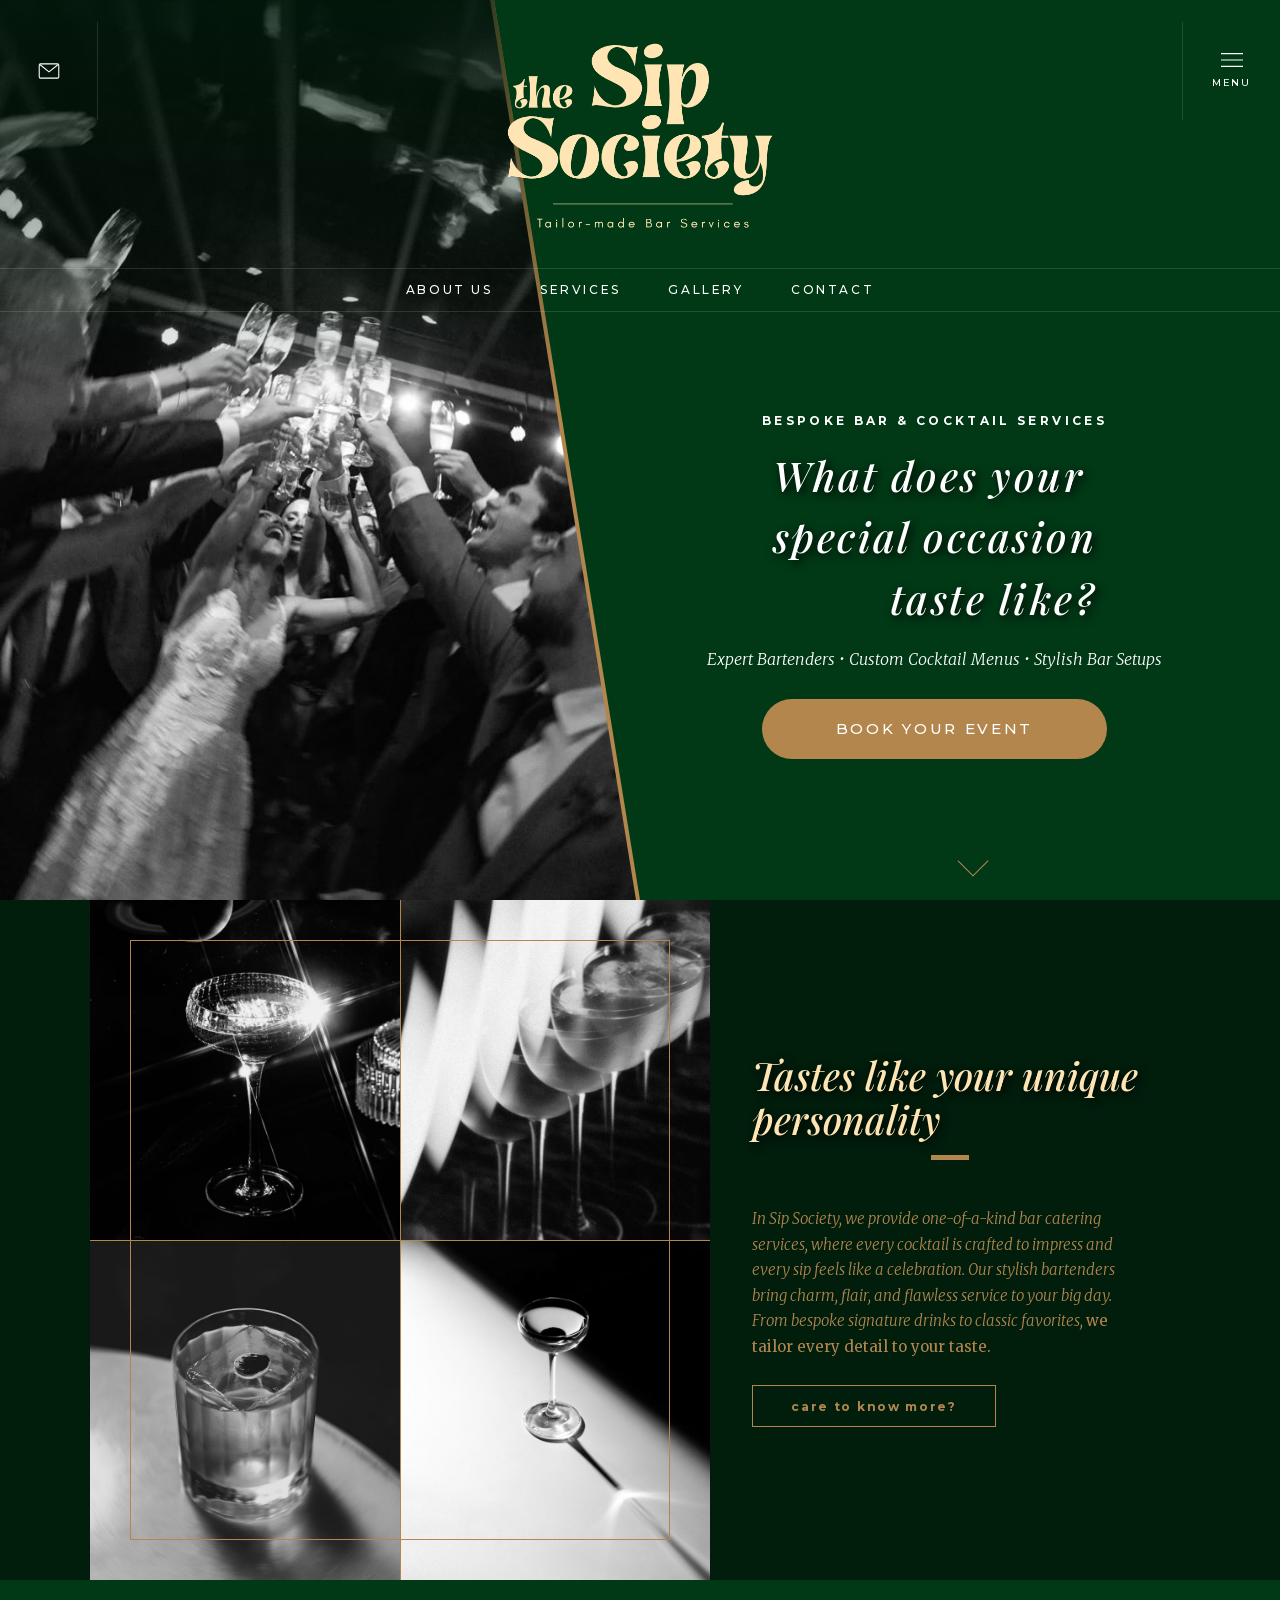
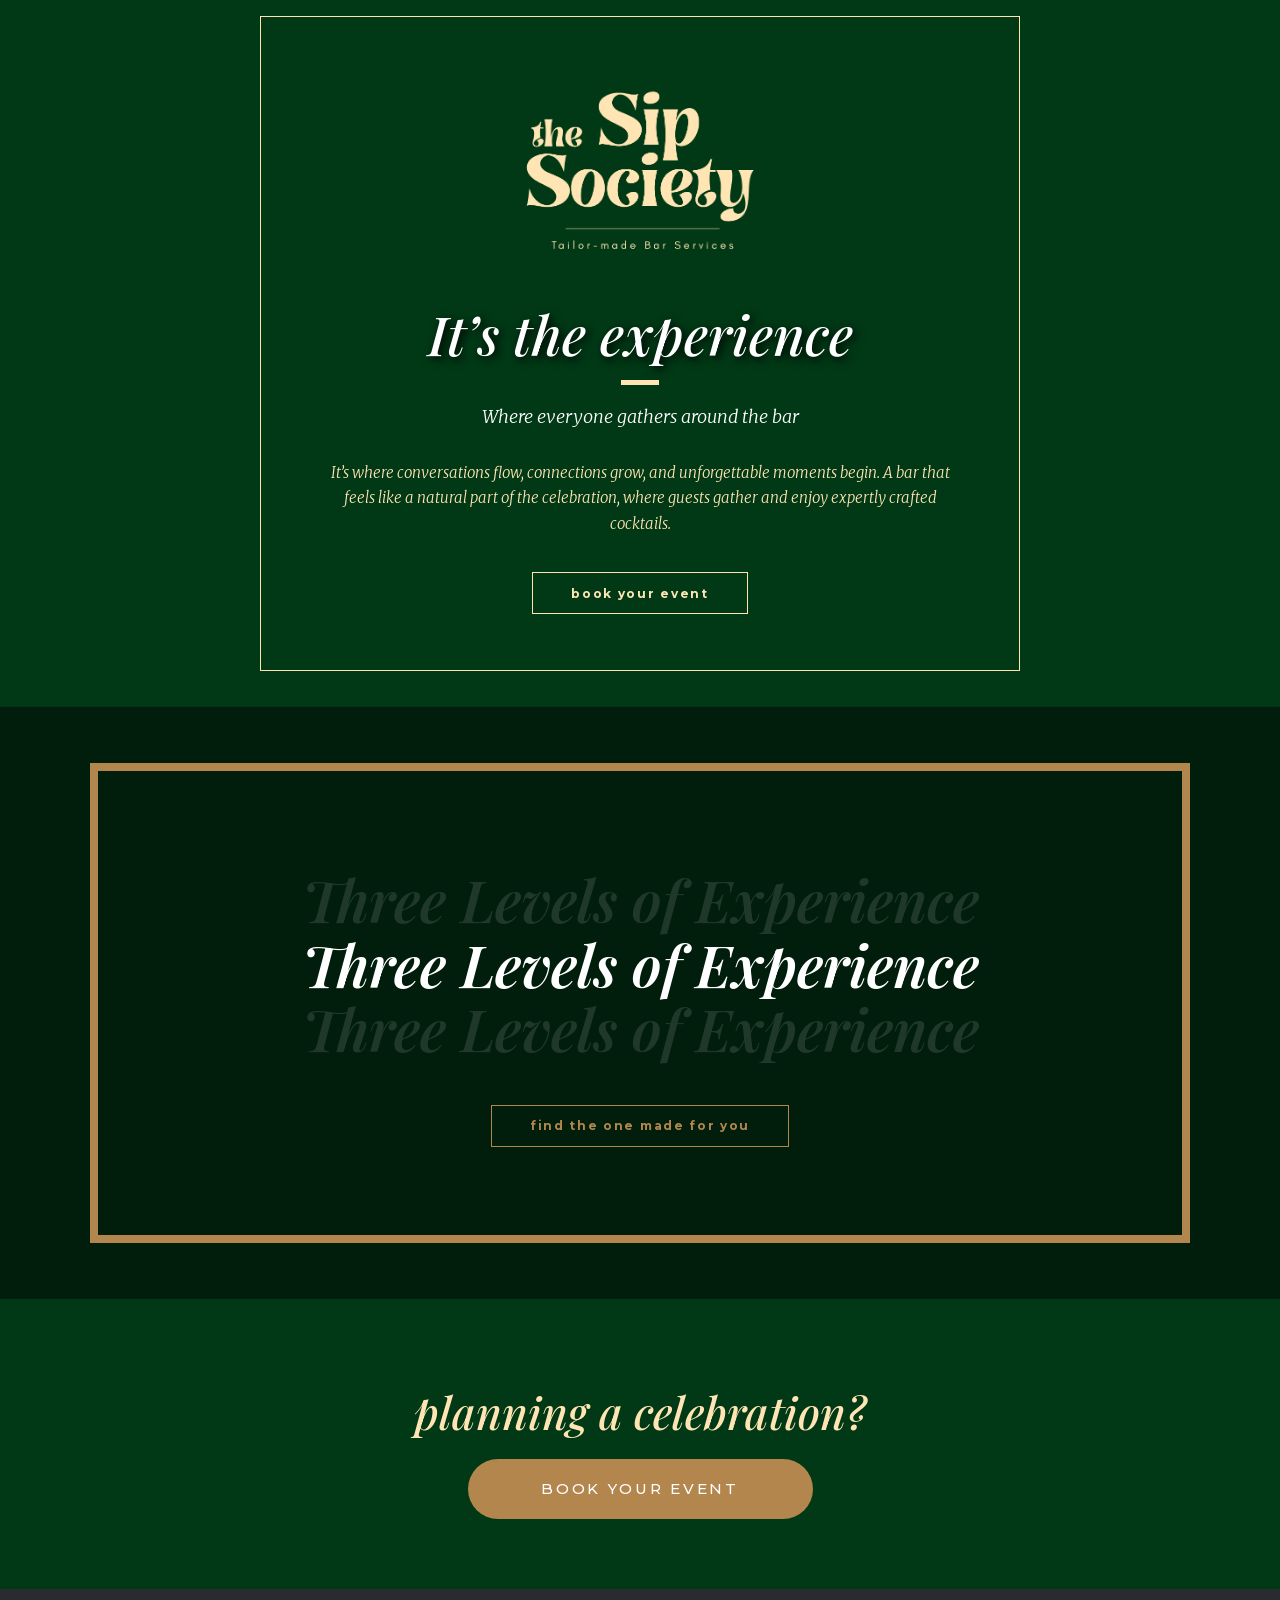
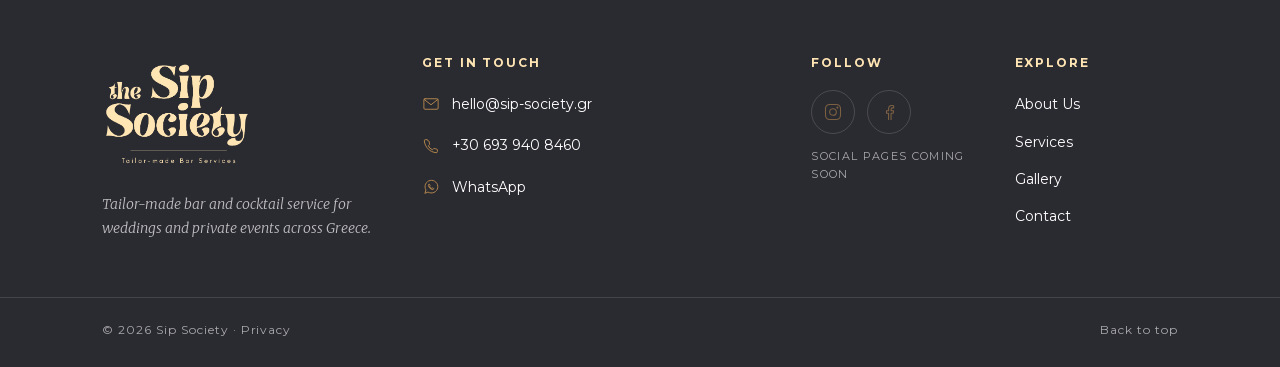
==== public/index.html @ d40f47b4 "Move static assets to "public" directory, add live domain details, update privacy policy, and refine" ====
<!DOCTYPE html>
<html lang="en">
  <head>
    <meta charset="utf-8">
    <meta name="viewport" content="width=device-width, initial-scale=1">
    <title>Tailor-made Bar &amp; Cocktail Service — The Sip Society</title>
    <meta name="description" content="Tailor-made bar and cocktail service for weddings and private events. Bespoke menus, staffed bar, glassware and setup. Check your date with The Sip Society.">
    <meta name="theme-color" content="#b2864d">
    <link rel="icon" href="images/mark.svg" type="image/svg+xml">
    <link rel="stylesheet" href="css/fonts.css">
    <link rel="stylesheet" href="css/styles.css">
    <script type="application/ld+json">
    {
      "@context": "https://schema.org",
      "@type": "LocalBusiness",
      "name": "The Sip Society",
      "legalName": "Sip Society",
      "url": "https://sip-society.gr/",
      "image": "https://sip-society.gr/images/logo-word.png",
      "description": "Tailor-made bar and cocktail service for private events and weddings.",
      "email": "hello@sip-society.gr",
      "telephone": "+30 693 940 8460",
      "address": { "@type": "PostalAddress", "addressCountry": "GR" },
      "areaServed": { "@type": "Country", "name": "Greece" }
    }
    </script>
  </head>
  <body id="top" class="home">
    <a class="skip" href="#about">Skip to content</a>

    <header class="sticky-bar">
      <a class="sticky-brand" href="index.html">
        <img src="images/logo-ink.png" alt="The Sip Society" width="517" height="297">
      </a>
      <a class="sticky-cta" href="contact.html">Book your event</a>
      <button class="rail-btn rail-btn-bar" type="button" data-menu-toggle aria-expanded="false" aria-controls="site-menu">
        <svg viewBox="0 0 24 16" aria-hidden="true"><path d="M0 1h24M0 8h24M0 15h24" fill="none" stroke="currentColor" stroke-width="1.2"/></svg>
        <span>Menu</span>
      </button>
    </header>

    <div class="overlay-menu" id="site-menu" hidden>
      <div class="overlay-top">
        <a class="overlay-brand" href="index.html"><img src="images/logo-word.png" alt="The Sip Society" width="397" height="323"></a>
        <button class="rail-btn rail-btn-close" type="button" data-menu-toggle aria-label="Close menu">
          <svg viewBox="0 0 18 18" aria-hidden="true"><path d="M1 1l16 16M17 1L1 17" fill="none" stroke="currentColor" stroke-width="1.2"/></svg>
          <span>Close</span>
        </button>
      </div>
      <nav class="overlay-nav" aria-label="Menu">
        <a href="#about">About Us</a>
        <a href="services.html">Services</a>
        <a href="gallery.html">Gallery</a>
        <a href="contact.html">Contact</a>
      </nav>
    </div>

    <header class="hero hero-intro">
      <div class="hero-slant">
        <img src="images/brochure/welcome.jpg" alt="Guests raising champagne glasses in a toast" width="736" height="1104">
      </div>
      <div class="hero-chrome">
        <a class="rail-link" href="contact.html">
          <svg viewBox="0 0 24 18" aria-hidden="true"><rect x="1" y="1" width="22" height="16" rx="1.5" fill="none" stroke="currentColor" stroke-width="1.2"/><path d="M2 2l10 8L22 2" fill="none" stroke="currentColor" stroke-width="1.2"/></svg>
          <span class="visually-hidden">Contact</span>
        </a>
        <a class="wordmark" href="index.html">
          <img src="images/logo-word.png" alt="The Sip Society, tailor-made bar services" width="397" height="323">
        </a>
        <button class="rail-btn" type="button" data-menu-toggle aria-expanded="false" aria-controls="site-menu">
          <svg viewBox="0 0 24 16" aria-hidden="true"><path d="M0 1h24M0 8h24M0 15h24" fill="none" stroke="currentColor" stroke-width="1.2"/></svg>
          <span>Menu</span>
        </button>
        <nav class="hero-nav" aria-label="Pages">
          <a href="#about">About Us</a>
          <a href="services.html">Services</a>
          <a href="gallery.html">Gallery</a>
          <a href="contact.html">Contact</a>
        </nav>
      </div>
      <div class="hero-copy">
        <p class="hero-eyebrow">Bespoke bar &amp; cocktail services</p>
        <h1 class="hero-title">
          <span>What does your</span>
          <span>special occasion</span>
          <span>taste like?</span>
        </h1>
        <p class="hero-sub">Expert Bartenders &bullet; Custom Cocktail Menus &bullet; Stylish Bar Setups</p>
        <a class="pill hero-cta" href="contact.html">Book your event</a>
      </div>
      <a class="scroll-cue" href="#about">
        <span class="visually-hidden">Scroll</span>
      </a>
    </header>

    <main>
      <section class="split band band-plum" id="about" aria-labelledby="intro-title">
        <div class="split-photo">
          <div class="split-grid">
            <img src="images/brochure/intro-coupe-stars.jpg" alt="A cut-crystal coupe catching a starburst of light" width="736" height="1104">
            <img src="images/brochure/intro-coupes-row.jpg" alt="A row of coupes with a fennel garnish, blurred in motion" width="736" height="1104">
            <img src="images/brochure/intro-rocks.jpg" alt="A rocks glass over a large clear ice cube" width="736" height="920">
            <img src="images/brochure/intro-coupe-light.jpg" alt="A single coupe on a table, half in shadow" width="736" height="1104">
          </div>
        </div>
        <div class="split-copy">
          <h2 id="intro-title" class="dash">Tastes like your unique personality</h2>
          <p>
            In Sip Society, we provide one-of-a-kind bar catering services, where every cocktail is crafted to impress and every sip feels like a celebration. Our stylish bartenders bring charm, flair, and flawless service to your big day. From bespoke signature drinks to classic favorites, <strong>we tailor every detail to your taste.</strong>
          </p>
          <a class="more" href="services.html">Care to know more?</a>
        </div>
      </section>

      <section class="vision band band-green" id="bar">
        <div class="vision-frame">
          <img class="vision-mark" src="images/logo-word.png" alt="" width="397" height="323">
          <h2 class="dash">It’s the experience</h2>
          <p class="vision-kicker">Where everyone gathers around the bar</p>
          <p>
            It’s where conversations flow, connections grow, and unforgettable moments begin. A bar that feels like a natural part of the celebration, where guests gather and enjoy expertly crafted cocktails.
          </p>
          <a class="more" href="contact.html">book your event</a>
        </div>
      </section>

      <section class="levels reveal band band-plum" aria-labelledby="levels-title">
        <div class="levels-frame">
          <div class="levels-stack">
            <span class="levels-echo" aria-hidden="true">Three Levels of Experience</span>
            <h2 id="levels-title">Three Levels of Experience</h2>
            <span class="levels-echo" aria-hidden="true">Three Levels of Experience</span>
          </div>
          <a class="more" href="services.html#formats-classic">find the one made for you</a>
        </div>
      </section>

    </main>

    <footer class="site-footer">
      <div class="footer-cta">
        <h2>planning a celebration?</h2>
        <a class="pill" href="contact.html">Book your event</a>
      </div>
      <div class="footer-main">
        <div class="footer-brand">
          <a href="index.html"><img src="images/logo-word.png" alt="The Sip Society" width="397" height="323" loading="lazy"></a>
          <p>Tailor-made bar and cocktail service for weddings and private events across Greece.</p>
        </div>
        <div class="footer-col">
          <h2 class="footer-label">Get in touch</h2>
          <ul class="footer-contact">
            <li><a href="mailto:hello@sip-society.gr"><svg viewBox="0 0 24 24" aria-hidden="true"><rect x="2.5" y="5" width="19" height="14" rx="1.5"/><path d="M3 6l9 7 9-7"/></svg><span>hello@sip-society.gr</span></a></li>
            <li><a href="tel:+306939408460"><svg viewBox="0 0 24 24" aria-hidden="true"><path d="M6.6 3.5h-2a1.5 1.5 0 0 0-1.5 1.6c.6 8.2 7.6 15.2 15.8 15.8a1.5 1.5 0 0 0 1.6-1.5v-2.2a1 1 0 0 0-.8-1l-3.5-.9a1 1 0 0 0-1 .3l-1.4 1.5a12 12 0 0 1-5.4-5.4l1.5-1.4a1 1 0 0 0 .3-1l-.9-3.5a1 1 0 0 0-1-.8z"/></svg><span>+30 693 940 8460</span></a></li>
            <li><a href="https://wa.me/306939408460" target="_blank" rel="noopener"><svg viewBox="0 0 24 24" aria-hidden="true"><path d="M4 20l1.3-4A8.5 8.5 0 1 1 8.4 19z"/><path d="M9.2 8.6c.3-.4.7-.4.9 0l.6 1.3c.1.3 0 .5-.2.7l-.4.4a5 5 0 0 0 2.9 2.9l.4-.4c.2-.2.4-.3.7-.2l1.3.6c.4.2.4.6 0 .9-.6.6-1.4.8-2.2.5a7.5 7.5 0 0 1-4.5-4.5c-.3-.8-.1-1.6.5-2.2z"/></svg><span>WhatsApp</span></a></li>
          </ul>
        </div>
        <div class="footer-col">
          <h2 class="footer-label">Follow</h2>
          <ul class="footer-social">
            <li><span class="social-soon" role="img" aria-label="Instagram (coming soon)"><svg viewBox="0 0 24 24" aria-hidden="true"><rect x="3" y="3" width="18" height="18" rx="5"/><circle cx="12" cy="12" r="4"/><circle cx="17.3" cy="6.7" r=".6"/></svg></span></li>
            <li><span class="social-soon" role="img" aria-label="Facebook (coming soon)"><svg viewBox="0 0 24 24" aria-hidden="true"><path d="M14.5 21v-7.5h2.6l.4-3h-3V8.6c0-.9.3-1.5 1.6-1.5h1.5V4.4a20 20 0 0 0-2.3-.1c-2.3 0-3.8 1.4-3.8 3.9v2.3H9v3h2.5V21"/></svg></span></li>
          </ul>
          <p class="footer-soon">Social pages coming soon</p>
        </div>
        <nav class="footer-col footer-nav" aria-label="Footer">
          <h2 class="footer-label">Explore</h2>
          <ul>
            <li><a href="#about">About Us</a></li>
            <li><a href="services.html">Services</a></li>
            <li><a href="gallery.html">Gallery</a></li>
            <li><a href="contact.html">Contact</a></li>
          </ul>
        </nav>
      </div>
      <div class="footer-meta">
        <p>&copy; <span id="year">2026</span> Sip Society <span aria-hidden="true">&middot;</span> <a href="privacy.html">Privacy</a></p>
        <a href="#top">Back to top</a>
      </div>
    </footer>

    <script src="js/main.js"></script>
  </body>
</html>
---- public/css/fonts.css ----
/* Self-hosted Google Fonts (SIL Open Font License), latin and latin-ext subsets only. */

@font-face {
  font-family: "Merriweather";
  font-style: italic;
  font-weight: 300 400;
  font-display: swap;
  src: url("../fonts/merriweather-italic-latin-ext.woff2") format("woff2");
  unicode-range: U+0100-02BA, U+02BD-02C5, U+02C7-02CC, U+02CE-02D7, U+02DD-02FF, U+0304, U+0308, U+0329, U+1D00-1DBF, U+1E00-1E9F, U+1EF2-1EFF, U+2020, U+20A0-20AB, U+20AD-20C4, U+2113, U+2C60-2C7F, U+A720-A7FF;
}

@font-face {
  font-family: "Merriweather";
  font-style: italic;
  font-weight: 300 400;
  font-display: swap;
  src: url("../fonts/merriweather-italic-latin.woff2") format("woff2");
  unicode-range: U+0000-00FF, U+0131, U+0152-0153, U+02BB-02BC, U+02C6, U+02DA, U+02DC, U+0304, U+0308, U+0329, U+2000-206F, U+20AC, U+2122, U+2191, U+2193, U+2212, U+2215, U+FEFF, U+FFFD;
}

@font-face {
  font-family: "Merriweather";
  font-style: normal;
  font-weight: 300 400;
  font-display: swap;
  src: url("../fonts/merriweather-normal-latin-ext.woff2") format("woff2");
  unicode-range: U+0100-02BA, U+02BD-02C5, U+02C7-02CC, U+02CE-02D7, U+02DD-02FF, U+0304, U+0308, U+0329, U+1D00-1DBF, U+1E00-1E9F, U+1EF2-1EFF, U+2020, U+20A0-20AB, U+20AD-20C4, U+2113, U+2C60-2C7F, U+A720-A7FF;
}

@font-face {
  font-family: "Merriweather";
  font-style: normal;
  font-weight: 300 400;
  font-display: swap;
  src: url("../fonts/merriweather-normal-latin.woff2") format("woff2");
  unicode-range: U+0000-00FF, U+0131, U+0152-0153, U+02BB-02BC, U+02C6, U+02DA, U+02DC, U+0304, U+0308, U+0329, U+2000-206F, U+20AC, U+2122, U+2191, U+2193, U+2212, U+2215, U+FEFF, U+FFFD;
}

@font-face {
  font-family: "Montserrat";
  font-style: normal;
  font-weight: 400 700;
  font-display: swap;
  src: url("../fonts/montserrat-normal-latin-ext.woff2") format("woff2");
  unicode-range: U+0100-02BA, U+02BD-02C5, U+02C7-02CC, U+02CE-02D7, U+02DD-02FF, U+0304, U+0308, U+0329, U+1D00-1DBF, U+1E00-1E9F, U+1EF2-1EFF, U+2020, U+20A0-20AB, U+20AD-20C4, U+2113, U+2C60-2C7F, U+A720-A7FF;
}

@font-face {
  font-family: "Montserrat";
  font-style: normal;
  font-weight: 400 700;
  font-display: swap;
  src: url("../fonts/montserrat-normal-latin.woff2") format("woff2");
  unicode-range: U+0000-00FF, U+0131, U+0152-0153, U+02BB-02BC, U+02C6, U+02DA, U+02DC, U+0304, U+0308, U+0329, U+2000-206F, U+20AC, U+2122, U+2191, U+2193, U+2212, U+2215, U+FEFF, U+FFFD;
}

@font-face {
  font-family: "Playfair Display";
  font-style: italic;
  font-weight: 500 700;
  font-display: swap;
  src: url("../fonts/playfair-display-italic-latin-ext.woff2") format("woff2");
  unicode-range: U+0100-02BA, U+02BD-02C5, U+02C7-02CC, U+02CE-02D7, U+02DD-02FF, U+0304, U+0308, U+0329, U+1D00-1DBF, U+1E00-1E9F, U+1EF2-1EFF, U+2020, U+20A0-20AB, U+20AD-20C4, U+2113, U+2C60-2C7F, U+A720-A7FF;
}

@font-face {
  font-family: "Playfair Display";
  font-style: italic;
  font-weight: 500 700;
  font-display: swap;
  src: url("../fonts/playfair-display-italic-latin.woff2") format("woff2");
  unicode-range: U+0000-00FF, U+0131, U+0152-0153, U+02BB-02BC, U+02C6, U+02DA, U+02DC, U+0304, U+0308, U+0329, U+2000-206F, U+20AC, U+2122, U+2191, U+2193, U+2212, U+2215, U+FEFF, U+FFFD;
}

@font-face {
  font-family: "Playfair Display";
  font-style: normal;
  font-weight: 600 700;
  font-display: swap;
  src: url("../fonts/playfair-display-normal-latin-ext.woff2") format("woff2");
  unicode-range: U+0100-02BA, U+02BD-02C5, U+02C7-02CC, U+02CE-02D7, U+02DD-02FF, U+0304, U+0308, U+0329, U+1D00-1DBF, U+1E00-1E9F, U+1EF2-1EFF, U+2020, U+20A0-20AB, U+20AD-20C4, U+2113, U+2C60-2C7F, U+A720-A7FF;
}

@font-face {
  font-family: "Playfair Display";
  font-style: normal;
  font-weight: 600 700;
  font-display: swap;
  src: url("../fonts/playfair-display-normal-latin.woff2") format("woff2");
  unicode-range: U+0000-00FF, U+0131, U+0152-0153, U+02BB-02BC, U+02C6, U+02DA, U+02DC, U+0304, U+0308, U+0329, U+2000-206F, U+20AC, U+2122, U+2191, U+2193, U+2212, U+2215, U+FEFF, U+FFFD;
}
---- public/css/styles.css ----
:root {
  --gold: #b2864d;
  --gold-deep: #a17a49;
  --ink: #2a2a31;
  --muted: #7f7f83;
  --line: #e5e5e6;
  --plum: #011d0c;
  --green: #013916;
  --green-line: #4f7a60;
  --paper: #ffffff;
  --form: #edecf2;
  --banana: #ffe5b3;
  --serif: "Playfair Display", Georgia, "Times New Roman", serif;
  --body: "Merriweather", Georgia, serif;
  --sans: "Montserrat", "Avenir Next", "Segoe UI", sans-serif;
  --text-shadow: 3px 3px 10px #000;
}

*,
*::before,
*::after {
  box-sizing: border-box;
}

html {
  scroll-behavior: smooth;
  scroll-padding-top: 104px;
}

body {
  margin: 0;
  color: var(--ink);
  background: var(--paper);
  font-family: var(--body);
  font-size: 17px;
  font-weight: 300;
  line-height: 1.6;
}

img {
  display: block;
  max-width: 100%;
}

a {
  color: inherit;
}

button,
input,
textarea {
  font: inherit;
}

.skip {
  position: absolute;
  left: 1rem;
  top: -4rem;
  z-index: 80;
  padding: 0.6rem 1rem;
  background: var(--gold);
  color: #fff;
  text-decoration: none;
}

.skip:focus {
  top: 1rem;
}

.visually-hidden {
  position: absolute;
  width: 1px;
  height: 1px;
  padding: 0;
  margin: -1px;
  overflow: hidden;
  clip: rect(0, 0, 0, 0);
  white-space: nowrap;
  border: 0;
}

.hp {
  position: absolute;
  left: -9999px;
}

.dash {
  position: relative;
}

.dash::after {
  content: "";
  display: block;
  width: 38px;
  height: 5px;
  margin-top: 14px;
  background: var(--gold);
}

.hero-title.dash::after,
h2.dash::after {
  margin-inline: auto;
}

/* Sticky bar */

.sticky-bar {
  position: fixed;
  top: 0;
  left: 0;
  right: 0;
  z-index: 25;
  display: flex;
  align-items: center;
  justify-content: space-between;
  height: 104px;
  padding-left: 22px;
  background: #fff;
  box-shadow: 0 2px 13px rgba(0, 0, 0, 0.07);
  transform: translateY(-110%);
  transition: transform 0.45s ease;
}

.sticky-bar.is-visible {
  transform: translateY(0);
}

.sticky-brand {
  display: flex;
  align-items: center;
  height: 100%;
  padding: 8px 0;
  text-decoration: none;
}

.sticky-brand img {
  width: auto;
  height: 88px;
}

/* Hero */

.hero {
  position: relative;
  min-height: 100vh;
  min-height: 100dvh;
  color: #fff;
  background: #1a1720;
  overflow: hidden;
}

.hero-short {
  min-height: 78vh;
}

.hero-legal {
  min-height: max(56vh, 520px);
}

.hero-photo {
  position: absolute;
  inset: 0;
  background:
    linear-gradient(to bottom, rgba(16, 14, 22, 0.62) 0%, rgba(16, 14, 22, 0.12) 42%, rgba(16, 14, 22, 0.35) 100%),
    url("../images/samples/hero.jpg") center / cover no-repeat;
  filter: grayscale(1) contrast(1.05);
}

.hero-photo-gallery {
  background:
    linear-gradient(to bottom, rgba(16, 14, 22, 0.62) 0%, rgba(16, 14, 22, 0.16) 46%, rgba(16, 14, 22, 0.45) 100%),
    url("../images/samples/reception.jpg") center / cover no-repeat;
  filter: grayscale(1) contrast(1.05);
}

.hero-photo-services {
  background:
    linear-gradient(to bottom, rgba(16, 14, 22, 0.62) 0%, rgba(16, 14, 22, 0.16) 46%, rgba(16, 14, 22, 0.45) 100%),
    url("../images/samples/bar.jpg") center / cover no-repeat;
  filter: grayscale(1) contrast(1.05);
}

.hero-photo-contact {
  background:
    linear-gradient(to bottom, rgba(16, 14, 22, 0.62) 0%, rgba(16, 14, 22, 0.16) 46%, rgba(16, 14, 22, 0.45) 100%),
    url("../images/samples/evening.jpg") center / cover no-repeat;
  filter: grayscale(1) contrast(1.05);
}

.hero-chrome {
  position: relative;
  z-index: 2;
}

.wordmark {
  position: relative;
  z-index: 2;
  display: block;
  width: min(280px, calc(100% - 180px));
  margin: 22px auto 0;
  text-decoration: none;
}

.wordmark img {
  width: 100%;
  height: auto;
}

.rail-link,
.rail-btn {
  position: absolute;
  top: 0;
  z-index: 3;
  display: flex;
  flex-direction: column;
  align-items: center;
  justify-content: center;
  gap: 7px;
  width: 98px;
  height: 98px;
  border: 0;
  background: transparent;
  color: #fff;
  cursor: pointer;
  text-decoration: none;
}

.rail-link {
  left: 0;
  border-right: 1px solid rgba(255, 255, 255, 0.12);
}

.rail-btn {
  right: 0;
  border-left: 1px solid rgba(255, 255, 255, 0.12);
  font-family: var(--sans);
  font-size: 10px;
  font-weight: 500;
  letter-spacing: 0.18em;
  text-transform: uppercase;
}

.rail-link svg,
.rail-btn svg {
  width: 22px;
  height: 16px;
}

.rail-btn-bar {
  position: static;
  width: 98px;
  height: 104px;
  border-left: 1px solid var(--line);
  color: var(--green);
}

.rail-btn-close {
  position: static;
  width: 98px;
  height: 98px;
  border-left: 1px solid var(--banana);
  color: var(--banana);
}

.hero-nav {
  position: relative;
  z-index: 2;
  margin-top: 18px;
  border-top: 1px solid rgba(255, 255, 255, 0.12);
  border-bottom: 1px solid rgba(255, 255, 255, 0.12);
  text-align: center;
}

.hero-nav a {
  display: inline-block;
  padding: 0 1.35rem;
  color: #fff;
  font-family: var(--sans);
  font-size: 12px;
  font-weight: 500;
  letter-spacing: 0.22em;
  line-height: 42px;
  text-decoration: none;
  text-transform: uppercase;
}

.hero-nav a:hover,
.hero-nav a:focus-visible,
.hero-nav a[aria-current="page"] {
  text-shadow: 0 0 12px rgba(255, 255, 255, 0.95);
}

.hero-title {
  position: absolute;
  right: 8%;
  bottom: 92px;
  left: 8%;
  z-index: 2;
  margin: 0;
  color: #fff;
  font-family: var(--serif);
  font-size: clamp(2.3rem, 4.6vw, 4.05rem);
  font-weight: 700;
  line-height: 1.12;
  text-align: center;
  text-shadow: var(--text-shadow);
}

.scroll-cue {
  position: absolute;
  bottom: 28px;
  left: 50%;
  z-index: 2;
  width: 22px;
  height: 22px;
  border-right: 1.5px solid var(--gold);
  border-bottom: 1.5px solid var(--gold);
  transform: translateX(-50%) rotate(45deg);
}

/* Overlay menu */

.overlay-menu {
  position: fixed;
  inset: 0;
  z-index: 40;
  overflow: auto;
  background: var(--plum);
  color: #fff;
}

.overlay-menu[hidden] {
  display: none;
}

.overlay-top {
  display: flex;
  align-items: center;
  justify-content: space-between;
  min-height: 98px;
  padding-left: 40px;
  border-bottom: 1px solid var(--banana);
}

.overlay-brand {
  display: grid;
  place-items: center;
  flex: none;
  width: 168px;
  height: 168px;
  border-radius: 50%;
  margin: 16px 0;
  background: var(--green);
  overflow: hidden;
  text-decoration: none;
}

.overlay-brand img {
  width: 68%;
  height: auto;
}

.overlay-nav {
  display: grid;
  gap: 0.35rem;
  max-width: 640px;
  padding: 48px 40px 80px;
}

.overlay-nav a {
  color: var(--gold);
  font-family: var(--sans);
  font-size: 1.35rem;
  font-weight: 500;
  letter-spacing: 0.16em;
  text-decoration: none;
  text-transform: uppercase;
}

.overlay-nav a:hover,
.overlay-nav a:focus-visible,
.overlay-nav a[aria-current="page"] {
  color: #fff;
}

body.menu-open {
  overflow: hidden;
}

/* Alternating bands (home page): green sections use banana, plum sections
   use gold. Headers and subheaders stay white. */

section.band-green {
  --band-bg: var(--green);
  --band-fg: var(--banana);
}

section.band-plum {
  --band-bg: var(--plum);
  --band-fg: var(--gold);
}

section.band {
  background: var(--band-bg);
  color: var(--band-fg);
}

section.band h2,
section.band h3,
section.band .kicker,
section.band .vision-kicker,
section.band .offer-kicker,
section.band .preview-kicker {
  color: #fff;
}

section.band .more,
section.band .more-dark {
  border-color: var(--band-fg);
  color: var(--band-fg);
}

section.band .more:hover,
section.band .more:focus-visible {
  background: var(--band-fg);
  color: var(--band-bg);
}

section.band .dash::after {
  background: var(--band-fg);
}

section.band .split-photo::after,
section.band .vision-frame,
section.band .offer-frame,
section.band .levels-frame {
  border-color: var(--band-fg);
}

section.band .offer-grid {
  background: var(--band-fg);
}

section.band .offer-grid li,
.offer.band h2 span {
  background: var(--band-bg);
}

section.band .offer-grid p,
section.band .line-slide,
section.band .line-controls button,
section.band .preview-grid a {
  color: var(--band-fg);
}

section.band .levels-echo {
  color: rgba(255, 255, 255, 0.12);
}

/* Split feature */

.split {
  display: grid;
  grid-template-columns: minmax(0, 1fr) minmax(300px, 480px);
  min-height: 680px;
  padding-inline: max(0px, calc((100% - 1100px) / 2));
  background: var(--plum);
  color: #fff;
}

.split-photo {
  position: relative;
  min-height: 520px;
  overflow: hidden;
}

.split-photo img {
  position: absolute;
  inset: 0;
  width: 100%;
  height: 100%;
  object-fit: cover;
}

.split-grid {
  position: absolute;
  inset: 0;
  display: grid;
  grid-template-columns: repeat(2, minmax(0, 1fr));
  grid-template-rows: repeat(2, minmax(0, 1fr));
  gap: 1px;
  background: var(--gold);
}

.split-grid img {
  position: static;
  filter: grayscale(1);
}

.split-copy strong {
  font-style: normal;
  font-weight: 400;
}

.split-photo::after {
  content: "";
  position: absolute;
  inset: 40px;
  border: 1px solid rgba(255, 255, 255, 0.26);
  pointer-events: none;
}

.split-copy {
  display: flex;
  flex-direction: column;
  justify-content: center;
  padding: 72px 42px;
}

.split-copy h2 {
  margin: 0 0 18px;
  font-family: var(--serif);
  font-size: clamp(2rem, 3vw, 2.4rem);
  font-style: italic;
  font-weight: 500;
  line-height: 1.15;
  text-shadow: var(--text-shadow);
}

.split-copy h2 img {
  width: min(250px, 100%);
  height: auto;
}

.kicker,
.vision-kicker,
.offer-kicker,
.preview-kicker,
.contact-lead,
.gallery-intro p {
  font-family: var(--body);
  font-style: italic;
  font-weight: 300;
}

.kicker {
  display: inline-block;
  margin: 0;
  font-size: 13px;
}

.split-copy p:not(.kicker) {
  margin: 0;
  padding: 28px 0 8px;
  font-size: 15px;
  font-style: italic;
  line-height: 1.7;
}

.more {
  display: inline-flex;
  align-items: center;
  justify-content: center;
  width: fit-content;
  min-height: 42px;
  margin-top: 18px;
  padding: 0 2.4rem;
  border: 1px solid var(--gold);
  color: #fff;
  font-family: var(--sans);
  font-size: 12px;
  font-weight: 700;
  letter-spacing: 0.14em;
  text-decoration: none;
  text-transform: lowercase;
}

.more:hover,
.more:focus-visible {
  background: var(--gold);
}

.more-dark {
  color: var(--ink);
  margin: 8px auto 0;
}

/* Green vision */

.vision {
  padding: 36px;
  background: var(--green);
  color: #fff;
}

.vision-frame {
  max-width: 760px;
  margin: 0 auto;
  padding: 48px 28px 56px;
  border: 1px solid var(--gold);
  text-align: center;
}

.vision-mark {
  width: min(240px, 72%);
  height: auto;
  margin: 8px auto 18px;
}

.vision h2 {
  display: inline-block;
  margin: 18px 0 0;
  font-family: var(--serif);
  font-size: clamp(2.4rem, 5vw, 3.4rem);
  font-style: italic;
  font-weight: 500;
  line-height: 1.1;
  text-shadow: var(--text-shadow);
}

.vision h2.dash::after {
  margin-top: 16px;
}

.vision-kicker {
  margin: 18px 0 0;
  font-size: 18px;
}

.vision-frame > p:last-of-type {
  max-width: 640px;
  margin: 28px auto 8px;
  font-size: 15px;
  font-style: italic;
  line-height: 1.7;
}

.vision .more {
  margin-top: 28px;
  color: var(--gold);
}

.vision .more:hover,
.vision .more:focus-visible {
  color: #fff;
}

/* Offer */

.offer {
  padding: 110px 28px 48px;
  background: var(--plum);
  color: #fff;
}

.offer-frame {
  position: relative;
  max-width: 1100px;
  margin: 0 auto;
  padding: 78px 18px 28px;
  border: 1px solid var(--gold-deep);
  text-align: center;
}

.offer h2 {
  position: absolute;
  top: 0;
  right: 0;
  left: 0;
  margin: 0;
  font-family: var(--serif);
  font-size: clamp(2.4rem, 5vw, 4rem);
  font-style: italic;
  font-weight: 500;
  line-height: 1;
  text-shadow: var(--text-shadow);
  transform: translateY(-58%);
}

.offer h2 span {
  display: inline-block;
  padding: 0 28px;
  background: var(--plum);
}

.offer h2 span.dash::after {
  margin-inline: auto;
}

.offer-kicker {
  margin: 0 0 36px;
  font-size: 18px;
}

.offer-grid {
  display: grid;
  grid-template-columns: repeat(3, minmax(0, 1fr));
  gap: 1px;
  margin: 0;
  padding: 0;
  list-style: none;
  background: #4a4a50;
}

.offer-grid li {
  padding: 36px 26px 42px;
  background: var(--plum);
}

.offer-grid a {
  display: block;
  color: inherit;
  text-decoration: none;
}

.offer-grid a:hover h3,
.offer-grid a:focus-visible h3 {
  color: var(--gold);
}

.offer-grid h3 {
  margin: 0 0 14px;
  color: #fff;
  font-family: var(--sans);
  font-size: 20px;
  font-weight: 500;
  letter-spacing: 0.06em;
}

.offer-grid p {
  margin: 0;
  color: var(--gold);
  font-size: 16px;
  font-style: italic;
  line-height: 1.65;
}

/* Lines */

.lines {
  position: relative;
  padding: 72px max(12%, calc((100% - 1100px) / 2)) 80px;
  text-align: center;
}

.lines h2 {
  margin: 0 0 36px;
  color: var(--gold);
  font-family: var(--serif);
  font-size: clamp(2rem, 4vw, 2.8rem);
  font-style: italic;
  font-weight: 500;
  letter-spacing: 0.08em;
  line-height: 1.2;
  text-shadow: var(--text-shadow);
}

.line-viewport {
  position: relative;
  min-height: 11rem;
}

.line-slide {
  position: absolute;
  top: 0;
  right: 0;
  left: 0;
  margin: 0;
  color: var(--ink);
  font-family: var(--serif);
  font-size: clamp(1.55rem, 3vw, 2.35rem);
  font-style: italic;
  font-weight: 500;
  line-height: 1.35;
  opacity: 0;
  transition: opacity 0.45s ease;
}

.line-slide.is-active {
  opacity: 1;
}

.line-controls button {
  position: absolute;
  top: 58%;
  display: grid;
  place-items: center;
  width: 42px;
  height: 42px;
  padding: 0;
  border: 0;
  background: transparent;
  color: var(--gold);
  cursor: pointer;
}

.line-controls button[data-line="prev"] {
  left: 2%;
}

.line-controls button[data-line="next"] {
  right: 2%;
}

.line-controls svg {
  width: 16px;
  height: 28px;
}

/* Preview */

.preview {
  padding: 20px 6% 80px;
  text-align: center;
}

.preview h2 {
  display: inline-block;
  margin: 10px 0 0;
  color: var(--ink);
  font-family: var(--serif);
  font-size: clamp(2.6rem, 5vw, 3.8rem);
  font-style: italic;
  font-weight: 500;
}

.preview-kicker {
  margin: 8px auto 36px;
  color: var(--gold);
  font-size: 14px;
  letter-spacing: 0.08em;
}

.preview-grid {
  display: grid;
  grid-template-columns: repeat(3, minmax(0, 1fr));
  gap: 22px;
  max-width: 1100px;
  margin: 0 auto 28px;
  padding: 0;
  list-style: none;
}

.preview-grid a {
  display: block;
  color: var(--ink);
  text-decoration: none;
}

.preview-grid img {
  width: 100%;
  height: 280px;
  object-fit: cover;
}

.preview-grid span {
  display: block;
  margin-top: 10px;
  font-family: var(--serif);
  font-size: 1.25rem;
  font-style: italic;
}

/* Gallery page */

.gallery-intro {
  max-width: 720px;
  margin: 0 auto;
  padding: 56px 8% 10px;
  text-align: center;
}

.gallery-intro p {
  margin: 0;
  color: var(--gold);
  font-size: 18px;
}

.gallery {
  display: grid;
  grid-template-columns: 1fr 1fr;
  gap: 42px 36px;
  max-width: 1100px;
  margin: 0 auto;
  padding: 36px 6% 90px;
  list-style: none;
}

.gallery li:first-child {
  grid-column: 1 / -1;
}

.gallery figure {
  margin: 0;
}

.gallery img {
  width: 100%;
  height: 360px;
  object-fit: cover;
}

.gallery li:first-child img {
  height: min(68vh, 620px);
}

.gallery figcaption {
  margin-top: 12px;
  font-family: var(--serif);
  font-size: 1.45rem;
  font-style: italic;
  font-weight: 500;
}

.gallery figcaption.dash::after {
  margin-top: 10px;
}

/* Contact */

.contact-band {
  background: var(--form);
  padding: 78px 8% 88px;
}

.contact-inner {
  max-width: 720px;
  margin: 0 auto;
  text-align: center;
}

.contact-inner h2 {
  display: inline-block;
  margin: 0;
  color: var(--ink);
  font-family: var(--serif);
  font-size: clamp(2.4rem, 5vw, 3.4rem);
  font-style: italic;
  font-weight: 500;
}

.contact-lead {
  margin: 18px auto 32px;
  max-width: 38rem;
  color: var(--ink);
  font-size: 16px;
}

.contact-notes {
  display: grid;
  gap: 8px;
  max-width: 38rem;
  margin: 0 auto 32px;
  padding: 0;
  color: var(--muted);
  font-size: 15px;
  font-style: italic;
  list-style: none;
}

.contact-form select {
  width: 100%;
  border: 0;
  border-bottom: 1px solid var(--ink);
  border-radius: 0;
  background: transparent;
  color: var(--gold);
  font-family: var(--body);
  font-size: 18px;
  font-weight: 300;
  padding: 0.45rem 0 0.55rem;
}

.contact-form select:focus-visible {
  outline: 2px solid var(--gold);
  outline-offset: 3px;
}

.contact-form {
  display: grid;
  gap: 1.15rem;
  text-align: left;
}

.contact-form label {
  display: grid;
  gap: 0.35rem;
  color: var(--muted);
  font-family: var(--sans);
  font-size: 11px;
  font-weight: 700;
  letter-spacing: 0.16em;
  text-transform: uppercase;
}

.contact-form input,
.contact-form textarea {
  width: 100%;
  border: 0;
  border-bottom: 1px solid var(--ink);
  border-radius: 0;
  background: transparent;
  color: var(--gold);
  font-family: var(--body);
  font-size: 18px;
  font-weight: 300;
  padding: 0.45rem 0 0.55rem;
}

.contact-form textarea {
  border: 1px solid var(--ink);
  min-height: 180px;
  padding: 0.85rem 1rem;
  resize: vertical;
}

.contact-form input:focus-visible,
.contact-form textarea:focus-visible,
a:focus-visible,
button:focus-visible {
  outline: 2px solid var(--gold);
  outline-offset: 3px;
}

.contact-form input::placeholder,
.contact-form textarea::placeholder {
  color: #b7b4c4;
  font-family: var(--sans);
  font-size: 14px;
  font-style: italic;
  letter-spacing: 0.04em;
}

.pill {
  display: flex;
  align-items: center;
  justify-content: center;
  width: min(345px, 92%);
  min-height: 60px;
  margin: 12px auto 0;
  padding: 0 1.2rem;
  border: 0;
  border-radius: 30px;
  background: var(--gold);
  color: #fff;
  font-family: var(--sans);
  font-size: 15px;
  font-weight: 500;
  letter-spacing: 0.18em;
  text-align: center;
  text-decoration: none;
  text-transform: uppercase;
  cursor: pointer;
}

.pill:hover,
.pill:focus-visible {
  background: #9a7340;
}

.pill-quiet {
  border: 1px solid #b4b2c0;
  background: #fff;
  color: var(--ink);
}

.pill-quiet:hover,
.pill-quiet:focus-visible {
  border-color: var(--gold);
  background: var(--gold);
  color: #fff;
}

.pill:disabled {
  opacity: 0.65;
  cursor: wait;
}

.form-status {
  min-height: 1.4rem;
  margin: 0;
  color: var(--ink);
  font-family: var(--body);
  font-size: 15px;
  font-style: italic;
  text-align: center;
}

.form-privacy {
  margin: -0.4rem 0 0;
  color: var(--muted);
  font-size: 13px;
  text-align: center;
}

.form-privacy a {
  color: inherit;
  text-underline-offset: 2px;
}

.form-privacy a:hover {
  color: var(--gold);
}

/* Privacy policy */

.legal {
  max-width: 720px;
  margin: 0 auto;
  padding: 64px 22px 88px;
  color: var(--ink);
  font-size: 16px;
  line-height: 1.75;
}

.legal-updated {
  color: var(--muted);
  font-family: var(--sans);
  font-size: 11px;
  font-weight: 700;
  letter-spacing: 0.16em;
  text-transform: uppercase;
}

.legal h2 {
  margin: 44px 0 10px;
  font-family: var(--serif);
  font-size: 1.7rem;
  font-style: italic;
  font-weight: 500;
}

.legal a {
  color: var(--gold-deep);
  text-underline-offset: 2px;
}

.legal ul {
  padding-left: 1.2rem;
}

.legal li + li {
  margin-top: 6px;
}

.legal-details {
  display: grid;
  grid-template-columns: max-content 1fr;
  gap: 6px 24px;
  margin: 20px 0 0;
  padding: 18px 22px;
  background: var(--form);
  font-size: 15px;
}

.legal-details dt {
  color: var(--muted);
  font-family: var(--sans);
  font-size: 11px;
  font-weight: 700;
  letter-spacing: 0.16em;
  line-height: 2.2;
  text-transform: uppercase;
}

.legal-details dd {
  margin: 0;
}

@media (max-width: 620px) {
  .legal-details {
    grid-template-columns: 1fr;
    gap: 0;
  }

  .legal-details dd + dt {
    margin-top: 10px;
  }
}

/* Footer */

.site-footer {
  background: var(--ink);
  color: #fff;
}

.footer-cta {
  padding: 78px 8% 70px;
  background: var(--green);
  text-align: center;
}

.footer-cta h2 {
  margin: 0;
  color: var(--banana);
  font-family: var(--serif);
  font-size: clamp(2.1rem, 4vw, 2.75rem);
  font-style: italic;
  font-weight: 500;
}

.footer-main {
  display: grid;
  grid-template-columns: minmax(0, 1.2fr) minmax(0, 1.5fr) minmax(0, 0.7fr) minmax(0, 0.7fr);
  gap: 40px;
  padding: 64px 8% 56px;
}

.footer-brand img {
  width: 150px;
  height: auto;
}

.footer-brand p {
  margin: 18px 0 0;
  max-width: 20rem;
  color: rgba(255, 255, 255, 0.7);
  font-size: 14px;
  font-style: italic;
  line-height: 1.7;
}

.footer-label {
  margin: 0 0 18px;
  color: var(--banana);
  font-family: var(--sans);
  font-size: 12px;
  font-weight: 700;
  letter-spacing: 0.16em;
  text-transform: uppercase;
}

.footer-col ul {
  display: grid;
  gap: 10px;
  margin: 0;
  padding: 0;
  list-style: none;
}

.footer-contact a,
.footer-nav a {
  color: #fff;
  font-family: var(--sans);
  font-size: 14px;
  text-decoration: none;
}

.footer-contact a {
  display: inline-flex;
  align-items: center;
  gap: 12px;
  min-height: 28px;
  overflow-wrap: anywhere;
}

.footer-contact a:hover,
.footer-nav a:hover,
.footer-nav a[aria-current="page"] {
  color: var(--banana);
}

.footer-contact svg,
.footer-social svg {
  flex: none;
  width: 18px;
  height: 18px;
  fill: none;
  stroke: var(--gold);
  stroke-width: 1.3;
  stroke-linecap: round;
  stroke-linejoin: round;
}

.footer-col .footer-social {
  display: flex;
  gap: 12px;
}

.footer-social a {
  display: grid;
  place-items: center;
  width: 44px;
  height: 44px;
  border: 1px solid rgba(255, 255, 255, 0.25);
  border-radius: 50%;
}

.footer-social svg {
  width: 20px;
  height: 20px;
}

.footer-social a:hover {
  border-color: var(--gold);
  background: var(--gold);
}

.footer-social a:hover svg {
  stroke: #fff;
}

.footer-meta {
  display: flex;
  justify-content: space-between;
  align-items: center;
  gap: 16px;
  padding: 22px 8% 28px;
  border-top: 1px solid rgba(255, 255, 255, 0.12);
  color: rgba(255, 255, 255, 0.6);
  font-family: var(--sans);
  font-size: 12px;
  letter-spacing: 0.08em;
}

.footer-meta p {
  margin: 0;
}

.footer-meta a {
  color: inherit;
  text-decoration: none;
}

.footer-meta a:hover {
  color: var(--banana);
}

@media (max-width: 1000px) {
  .footer-main {
    grid-template-columns: repeat(2, minmax(0, 1fr));
  }
}

@media (max-width: 620px) {
  .footer-main {
    grid-template-columns: minmax(0, 1fr);
    gap: 30px;
    padding: 40px 22px 34px;
  }

  .footer-brand img {
    width: 112px;
  }

  .footer-brand p {
    margin-top: 12px;
  }

  .footer-label {
    margin-bottom: 12px;
  }

  .footer-col ul {
    gap: 6px;
  }

  .footer-col.footer-nav ul {
    display: flex;
    flex-wrap: wrap;
    gap: 8px 22px;
  }

  .footer-meta {
    padding-inline: 22px;
  }
}

/* Contact page: direct links */

.contact-links {
  display: flex;
  flex-wrap: wrap;
  justify-content: center;
  gap: 14px 32px;
  margin: 0;
  padding: 0;
  list-style: none;
}

.contact-links a {
  display: inline-flex;
  align-items: center;
  gap: 10px;
  min-height: 32px;
  color: var(--ink);
  font-family: var(--sans);
  font-size: 13px;
  font-weight: 500;
  letter-spacing: 0.06em;
  text-decoration: none;
  overflow-wrap: anywhere;
}

.contact-links a:hover {
  color: var(--gold);
}

.contact-links svg {
  flex: none;
  width: 18px;
  height: 18px;
  fill: none;
  stroke: var(--gold);
  stroke-width: 1.3;
  stroke-linecap: round;
  stroke-linejoin: round;
}

.contact-direct {
  margin-top: 56px;
  padding-top: 40px;
  border-top: 1px solid #d6d4de;
}

.contact-direct h3 {
  margin: 0;
  font-family: var(--serif);
  font-size: 1.8rem;
  font-style: italic;
  font-weight: 500;
}

.contact-direct p {
  margin: 10px auto 24px;
  max-width: 34rem;
  color: var(--muted);
  font-size: 15px;
  font-style: italic;
}

.contact-direct .contact-email {
  display: flex;
  flex-basis: 100%;
  justify-content: center;
}

@media (max-width: 620px) {
  .contact-links {
    flex-direction: column;
    align-items: center;
    gap: 10px;
  }
}

@media (max-width: 900px) {
  .hero-nav {
    display: none;
  }

  .wordmark {
    width: min(220px, calc(100% - 160px));
    margin-top: 16px;
  }

  .hero-title {
    bottom: 64px;
  }

  .split,
  .offer-grid,
  .preview-grid,
  .gallery {
    grid-template-columns: 1fr;
  }

  .split-photo {
    min-height: 320px;
    height: 70vw;
  }

  .split-photo::after {
    inset: 16px;
  }

  .offer {
    padding-top: 84px;
  }

  .offer h2 {
    font-size: 2.2rem;
  }

  .gallery li:first-child img,
  .gallery img,
  .preview-grid img {
    height: 240px;
  }

  .line-controls button[data-line="prev"] {
    left: 0;
  }

  .line-controls button[data-line="next"] {
    right: 0;
  }

  .lines {
    padding-inline: 18%;
  }
}

@media (max-width: 620px) {
  .rail-link,
  .rail-btn,
  .rail-btn-close {
    width: 72px;
    height: 72px;
  }

  .wordmark {
    width: min(190px, calc(100% - 156px));
  }

  html {
    scroll-padding-top: 84px;
  }

  .sticky-bar {
    height: 84px;
  }

  .sticky-brand img {
    height: 68px;
  }

  .overlay-brand {
    width: 120px;
    height: 120px;
  }

  .rail-btn-bar {
    height: 84px;
  }

  .overlay-top,
  .overlay-nav {
    padding-left: 20px;
    padding-right: 16px;
  }

  .split-copy,
  .vision,
  .contact-band {
    padding-left: 22px;
    padding-right: 22px;
  }

  .vision {
    padding-top: 22px;
    padding-bottom: 22px;
  }
}

@media (prefers-reduced-motion: reduce) {
  html {
    scroll-behavior: auto;
  }

  .sticky-bar,
  .line-slide {
    transition: none;
  }
}


/* Hero copy and CTAs */

.hero-copy {
  position: absolute;
  right: 8%;
  bottom: 84px;
  left: 8%;
  z-index: 2;
  text-align: center;
}

.hero-copy .hero-title {
  position: static;
}

.hero-eyebrow {
  margin: 0 0 14px;
  color: #fff;
  font-family: var(--sans);
  font-size: 12px;
  font-weight: 700;
  letter-spacing: 0.28em;
  text-transform: uppercase;
  text-shadow: 0 0 24px rgba(20, 20, 43, 0.9);
}

.hero-sub {
  max-width: 34rem;
  margin: 18px auto 0;
  font-size: 16px;
  font-style: italic;
  text-shadow: 0 0 24px rgba(20, 20, 43, 0.95);
}

.hero-cta {
  margin-top: 26px;
}

.sticky-cta {
  margin-left: auto;
  margin-right: 22px;
  padding: 0.7rem 1.4rem;
  border-radius: 24px;
  background: var(--green);
  color: #fff;
  font-family: var(--sans);
  font-size: 12px;
  font-weight: 500;
  letter-spacing: 0.16em;
  text-decoration: none;
  text-transform: uppercase;
}

/* Included, formats, cocktails, steps */

.included,
.formats,
.formats-classic,
.cocktails,
.steps {
  padding: 84px 6%;
  text-align: center;
}

.included h2,
.formats h2,
.formats-classic h2,
.cocktails h2,
.steps h2 {
  display: inline-block;
  margin: 0;
  font-family: var(--serif);
  font-size: clamp(2.2rem, 4.5vw, 3.2rem);
  font-style: italic;
  font-weight: 500;
  line-height: 1.15;
}

.included-list,
.formats-grid,
.cocktail-grid,
.steps-list {
  display: grid;
  gap: 24px;
  max-width: 1100px;
  margin: 40px auto 0;
  padding: 0;
  list-style: none;
}

.included-list {
  grid-template-columns: repeat(5, minmax(0, 1fr));
}

.included-list li {
  display: grid;
  grid-template-rows: 38px auto auto;
  align-content: start;
  gap: 8px;
  justify-items: center;
  text-align: center;
}

.included-list svg {
  width: 38px;
  height: 38px;
  fill: none;
  stroke: var(--gold);
  stroke-width: 1.2;
  stroke-linejoin: round;
  stroke-linecap: round;
}

.included-list strong {
  font-family: var(--sans);
  font-size: 13px;
  font-weight: 700;
  letter-spacing: 0.16em;
  text-transform: uppercase;
}

.included-list span {
  font-size: 14px;
  font-style: italic;
}

.formats {
  display: grid;
  grid-template-columns: minmax(0, 0.9fr) minmax(0, 3fr);
  gap: 32px 48px;
  align-items: center;
  background: var(--green);
  color: var(--ink);
}

.formats h2 {
  color: var(--banana);
  font-size: clamp(2.6rem, 6vw, 5.4rem);
  font-style: normal;
  font-weight: 700;
  line-height: 1.02;
  text-align: left;
  text-shadow: 0 4px 14px rgba(0, 0, 0, 0.35);
}

.tiers {
  display: grid;
  grid-template-columns: repeat(3, minmax(0, 1fr));
  align-items: center;
  margin: 0;
  padding: 0;
  list-style: none;
}

.tier {
  position: relative;
  padding: 40px 26px 48px;
  background: #f1e9d8;
  box-shadow: 0 18px 40px rgba(0, 0, 0, 0.35);
}

.tier.is-popular {
  z-index: 1;
  padding-block: 64px 72px;
  background: #f4ecdc;
}

.tier h3 {
  margin: 0 0 28px;
  color: var(--green);
  font-family: var(--serif);
  font-size: clamp(1.5rem, 2.4vw, 2.1rem);
  font-weight: 700;
  line-height: 1.1;
}

.tier dl {
  display: grid;
  gap: 22px;
  margin: 0;
}

.tier dt {
  font-family: var(--sans);
  font-size: 13px;
  font-weight: 700;
  letter-spacing: 0.04em;
  text-transform: uppercase;
}

.tier dd {
  margin: 4px 0 0;
  font-family: var(--sans);
  font-size: 15px;
}

.tier dd small {
  display: block;
  color: var(--muted);
  font-size: 14px;
}

.tier-join {
  margin: -6px 12% -8px;
  padding: 2px 0;
  border-block: 1px solid var(--green);
  color: var(--green);
  font-family: var(--sans);
  font-size: 13px;
  font-weight: 700;
  text-transform: uppercase;
}

.tier-ribbon {
  position: absolute;
  top: -18px;
  left: 50%;
  width: 116px;
  padding: 8px 0 6px;
  background: var(--ink);
  color: var(--banana);
  font-family: var(--serif);
  font-size: 15px;
  font-weight: 700;
  line-height: 1;
  text-transform: uppercase;
  clip-path: polygon(0 0, 100% 0, 92% 50%, 100% 100%, 0 100%, 8% 50%);
  transform: translateX(-50%);
}

.tier-tag {
  position: absolute;
  top: 50%;
  left: 0;
  padding: 10px 6px;
  background: var(--green);
  color: #f1e9d8;
  font-family: var(--sans);
  font-size: 10px;
  font-weight: 600;
  letter-spacing: 0.08em;
  text-transform: uppercase;
  white-space: nowrap;
  writing-mode: vertical-rl;
  transform: translateY(-50%) rotate(180deg);
}

.tier-right .tier-tag {
  right: 0;
  left: auto;
  transform: translateY(-50%);
}

.formats .more {
  grid-column: 2;
  justify-self: center;
  color: var(--banana);
}

.formats-kicker,
.cocktails-kicker {
  margin: 14px 0 0;
  color: var(--gold-deep);
  font-style: italic;
}

.formats-grid h3,
.cocktail-grid h3,
.steps-list h3 {
  margin: 0 0 10px;
  font-family: var(--serif);
  font-size: 1.5rem;
  font-style: italic;
  font-weight: 500;
}

.cocktail-grid p,
.steps-list p {
  margin: 0;
  font-size: 15px;
  font-style: italic;
}

/* Formats, previous layout (kept for comparison) */

.formats-classic {
  background: var(--form);
}

.formats-grid {
  grid-template-columns: repeat(3, minmax(0, 1fr));
}

.formats-grid li {
  position: relative;
  padding: 40px 28px 44px;
  border: 1px solid var(--line);
  background: #fff;
  transition: transform 0.3s ease, box-shadow 0.3s ease;
}

.formats-grid li:hover {
  transform: translateY(-4px);
  box-shadow: 0 14px 30px rgba(36, 30, 45, 0.12);
}

.formats-grid li.is-popular {
  border-color: var(--gold);
}

.formats-grid dl {
  display: grid;
  gap: 14px;
  margin: 0;
}

.formats-grid dt {
  font-family: var(--sans);
  font-size: 11px;
  font-weight: 700;
  letter-spacing: 0.16em;
  text-transform: uppercase;
}

/* The "And" / "Or" row sits as an extra dt before the cocktails one */
.formats-grid dt:has(+ dt) {
  color: var(--gold);
}

.formats-grid dd {
  margin: 4px 0 0;
  font-size: 15px;
  font-style: italic;
}

.badge {
  position: absolute;
  top: -12px;
  left: 50%;
  padding: 4px 14px;
  background: var(--gold);
  color: #fff;
  font-family: var(--sans);
  font-size: 10px;
  font-weight: 700;
  letter-spacing: 0.18em;
  text-transform: uppercase;
  transform: translateX(-50%);
  white-space: nowrap;
}

.cocktail-grid {
  grid-template-columns: repeat(3, minmax(0, 1fr));
}

.cocktail-grid li {
  overflow: hidden;
}

.cocktail-grid img {
  width: 100%;
  height: 300px;
  margin-bottom: 16px;
  object-fit: cover;
  transition: transform 0.6s ease;
}

.cocktail-grid li:hover img {
  transform: scale(1.04);
}

.steps {
  background: var(--plum);
  color: #fff;
}

.steps-list {
  grid-template-columns: repeat(3, minmax(0, 1fr));
  margin-bottom: 40px;
}

.step-n {
  display: inline-grid;
  place-items: center;
  width: 52px;
  height: 52px;
  margin-bottom: 14px;
  border: 1px solid var(--gold);
  border-radius: 50%;
  color: var(--gold);
  font-family: var(--serif);
  font-size: 1.4rem;
}

/* Scroll reveal */

.reveal {
  opacity: 0;
  transform: translateY(24px);
  transition: opacity 0.8s ease, transform 0.8s ease;
}

.reveal.is-in {
  opacity: 1;
  transform: none;
}

@media (prefers-reduced-motion: reduce) {
  .reveal {
    opacity: 1;
    transform: none;
    transition: none;
  }
}

@media (max-width: 860px) {
  .included-list {
    grid-template-columns: repeat(2, minmax(0, 1fr));
  }

  .included-list li:last-child:nth-child(odd) {
    grid-column: 1 / -1;
  }

  .formats-grid,
  .cocktail-grid,
  .steps-list {
    grid-template-columns: 1fr;
  }

  .formats {
    grid-template-columns: 1fr;
  }

  .formats h2 {
    text-align: center;
  }

  .tiers {
    grid-template-columns: 1fr;
    gap: 40px;
    max-width: 440px;
    margin-inline: auto;
    width: 100%;
  }

  .tier.is-popular {
    padding-block: 48px;
  }

  .formats .more {
    grid-column: auto;
  }

  .hero-copy {
    bottom: 70px;
  }

  .sticky-cta {
    padding: 0.6rem 1rem;
    font-size: 11px;
  }
}

#intro-title {
  color: var(--banana);
  text-shadow: var(--text-shadow);
}

/* Home hero: the brochure photo on green */

.hero-intro {
  background: var(--green);
}

/* The slanted edge is drawn here, not in the photo: the box is gold and the
   photo is clipped a few pixels short of it, so the line stays put at any
   screen shape. */
.hero-slant {
  position: absolute;
  top: 0;
  bottom: 0;
  left: 0;
  width: 50%;
  background: var(--gold);
  clip-path: polygon(0 0, 77.2% 0, 100% 100%, 0 100%);
}

.hero-slant img {
  width: 100%;
  height: 100%;
  object-fit: cover;
  object-position: center 40%;
  clip-path: polygon(0 0, calc(77.2% - 4px) 0, calc(100% - 4px) 100%, 0 100%);
}

/* keeps the white nav legible where it crosses the bright photo */
.hero-slant::after {
  content: "";
  position: absolute;
  inset: 0;
  background: linear-gradient(to bottom, rgba(1, 29, 12, 0.7) 0%, rgba(1, 29, 12, 0) 45%);
  pointer-events: none;
}

.hero-intro .scroll-cue {
  left: 76%;
}

.hero-intro .hero-copy {
  left: 52%;
  right: 6%;
  bottom: 0;
  display: flex;
  flex-direction: column;
  align-items: center;
  justify-content: center;
  top: 330px;
  padding-bottom: 60px;
}

.hero-intro .hero-eyebrow,
.hero-intro .hero-sub {
  text-shadow: none;
}

.hero-intro .hero-title {
  display: grid;
  font-size: clamp(1.8rem, 3.2vw, 2.9rem);
  font-style: italic;
  font-weight: 500;
  letter-spacing: 0.06em;
  line-height: 1.5;
  text-shadow: var(--text-shadow);
}

.hero-intro .hero-title span:nth-child(1) {
  justify-self: start;
}

.hero-intro .hero-title span:nth-child(3) {
  justify-self: end;
}

/* Narrow screens: no room for two columns, so the photo sits behind the copy */
@media (max-width: 900px) {
  .hero-slant,
  .hero-slant img {
    clip-path: none;
  }

  .hero-slant {
    width: 100%;
  }

  .hero-slant img {
    object-position: 30% center;
  }

  .hero-slant::after {
    background: linear-gradient(to bottom, rgba(1, 29, 12, 0.7) 0%, rgba(1, 29, 12, 0.5) 45%, rgba(1, 29, 12, 0.78) 100%);
  }

  .hero-intro .scroll-cue {
    left: 50%;
  }

  .hero-intro .hero-copy {
    top: auto;
    right: 8%;
    bottom: 70px;
    left: 8%;
    padding-bottom: 0;
  }

  .hero-intro .hero-title span:nth-child(n) {
    justify-self: center;
  }
}

/* Brochure: three levels */

.levels {
  padding: 56px 36px;
  background: var(--green);
  color: #fff;
}

.levels-frame {
  max-width: 1100px;
  margin: 0 auto;
  padding: 96px 28px 88px;
  border: 8px solid var(--gold);
  text-align: center;
}

.levels-stack h2,
.levels-echo {
  display: block;
  margin: 0;
  font-family: var(--serif);
  font-size: clamp(2rem, 5vw, 3.6rem);
  font-style: italic;
  font-weight: 600;
  line-height: 1.12;
}

.levels-echo {
  color: rgba(255, 255, 255, 0.12);
  user-select: none;
}

.levels .more {
  margin: 44px auto 0;
  color: var(--gold);
}

.levels .more:hover,
.levels .more:focus-visible {
  color: #fff;
}

@media (max-width: 620px) {
  .levels {
    padding: 22px;
  }

  .levels-frame {
    padding: 64px 18px 56px;
    border-width: 5px;
  }

  .levels-echo {
    display: none;
  }
}

.footer-soon {
  margin: 14px 0 0;
  color: rgba(255, 255, 255, 0.6);
  font-family: var(--sans);
  font-size: 11px;
  letter-spacing: 0.12em;
  text-transform: uppercase;
}

.soon {
  margin-left: 6px;
  padding: 2px 8px;
  border: 1px solid var(--gold);
  border-radius: 999px;
  color: var(--gold);
  font-family: var(--sans);
  font-size: 10px;
  font-style: normal;
  letter-spacing: 0.1em;
  text-transform: uppercase;
  white-space: nowrap;
}

.footer-social .social-soon {
  display: grid;
  place-items: center;
  width: 44px;
  height: 44px;
  border: 1px solid rgba(255, 255, 255, 0.25);
  border-radius: 50%;
  opacity: 0.6;
}

.contact-links .contact-soon {
  display: inline-flex;
  align-items: center;
  gap: 10px;
  min-height: 32px;
  color: var(--muted);
  font-family: var(--sans);
  font-size: 13px;
  font-weight: 500;
  letter-spacing: 0.06em;
}
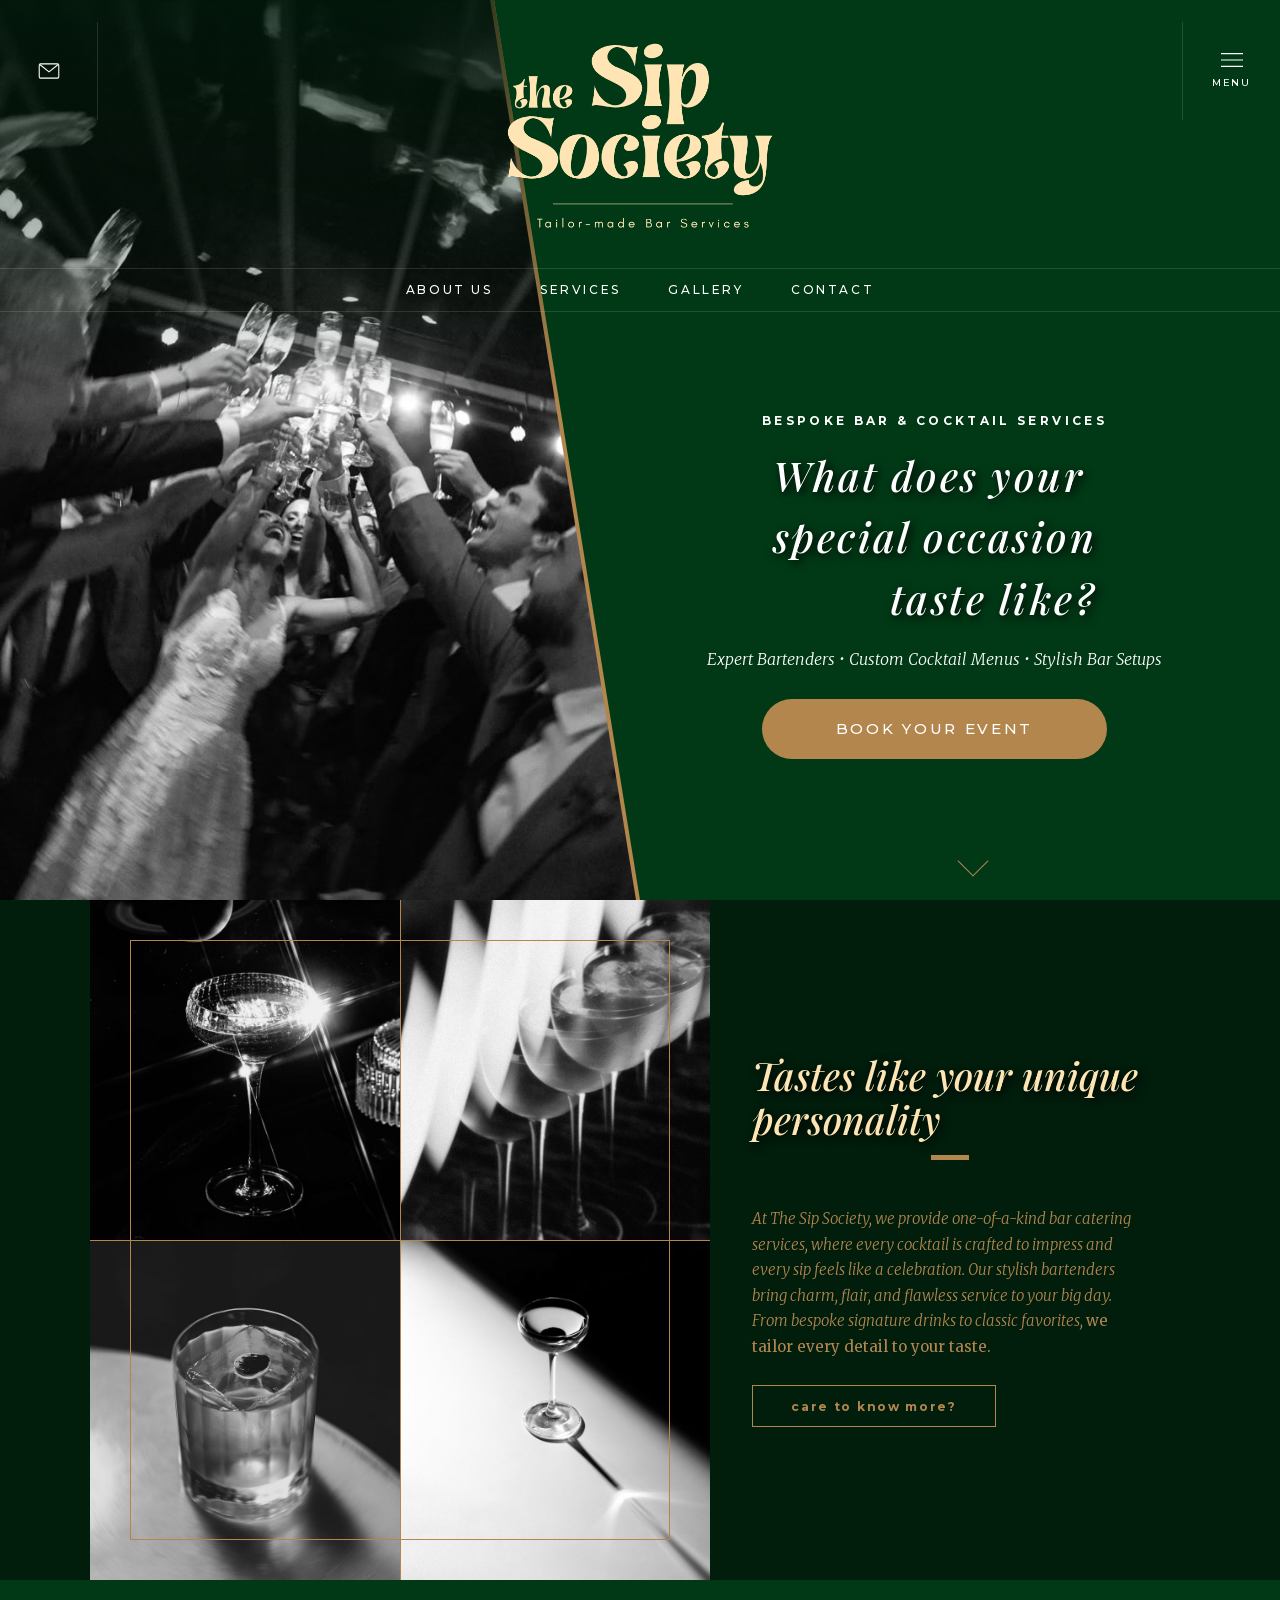
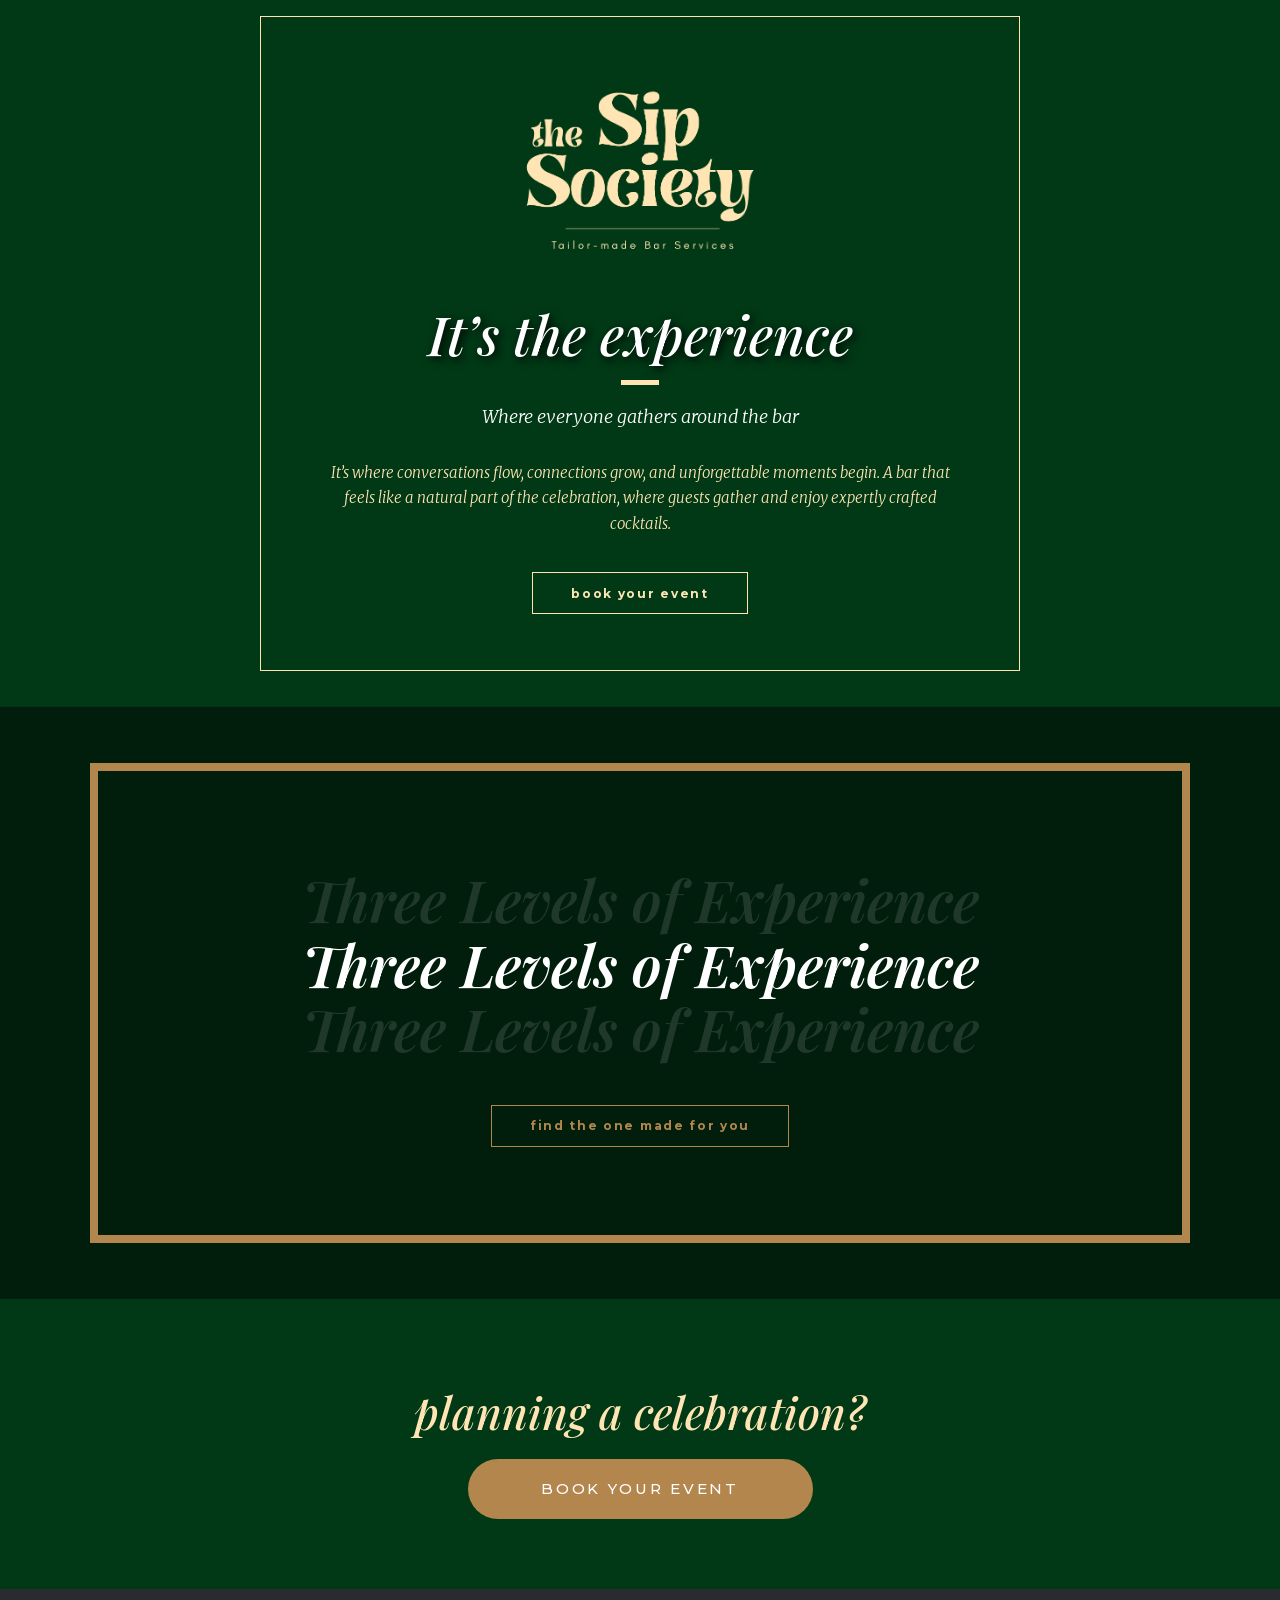
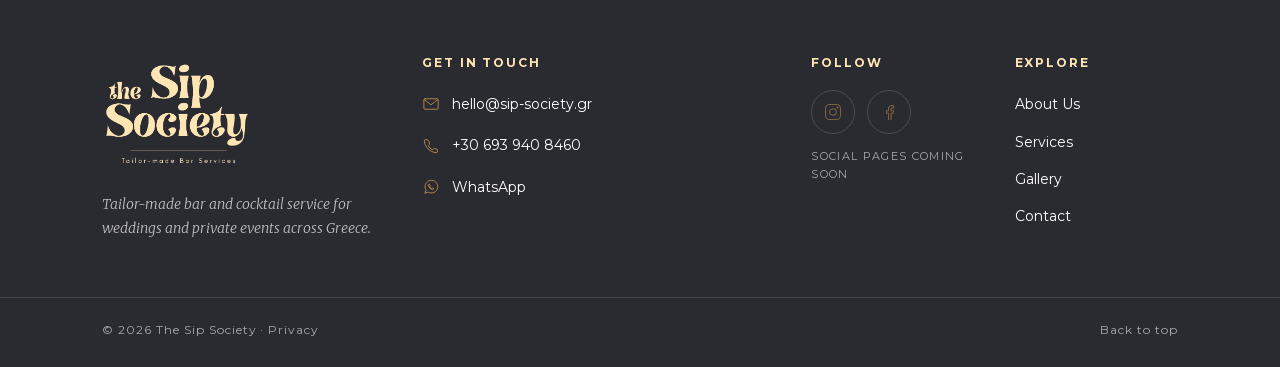
==== commit b43c3970: "Update branding to "The Sip Society," refine privacy policy, adjust CTA and messaging for clarity, a" ====
--- a/public/index.html
+++ b/public/index.html
@@ -4,7 +4,7 @@
     <meta charset="utf-8">
     <meta name="viewport" content="width=device-width, initial-scale=1">
     <title>Tailor-made Bar &amp; Cocktail Service — The Sip Society</title>
-    <meta name="description" content="Tailor-made bar and cocktail service for weddings and private events. Bespoke menus, staffed bar, glassware and setup. Check your date with The Sip Society.">
+    <meta name="description" content="Tailor-made bar and cocktail service for weddings and private events. Bespoke menus, staffed bar, glassware and setup. Book your event with The Sip Society.">
     <meta name="theme-color" content="#b2864d">
     <link rel="icon" href="images/mark.svg" type="image/svg+xml">
     <link rel="stylesheet" href="css/fonts.css">
@@ -106,7 +106,7 @@
         <div class="split-copy">
           <h2 id="intro-title" class="dash">Tastes like your unique personality</h2>
           <p>
-            In Sip Society, we provide one-of-a-kind bar catering services, where every cocktail is crafted to impress and every sip feels like a celebration. Our stylish bartenders bring charm, flair, and flawless service to your big day. From bespoke signature drinks to classic favorites, <strong>we tailor every detail to your taste.</strong>
+            At The Sip Society, we provide one-of-a-kind bar catering services, where every cocktail is crafted to impress and every sip feels like a celebration. Our stylish bartenders bring charm, flair, and flawless service to your big day. From bespoke signature drinks to classic favorites, <strong>we tailor every detail to your taste.</strong>
           </p>
           <a class="more" href="services.html">Care to know more?</a>
         </div>
@@ -174,7 +174,7 @@
         </nav>
       </div>
       <div class="footer-meta">
-        <p>&copy; <span id="year">2026</span> Sip Society <span aria-hidden="true">&middot;</span> <a href="privacy.html">Privacy</a></p>
+        <p>&copy; <span id="year">2026</span> The Sip Society <span aria-hidden="true">&middot;</span> <a href="privacy.html">Privacy</a></p>
         <a href="#top">Back to top</a>
       </div>
     </footer>
